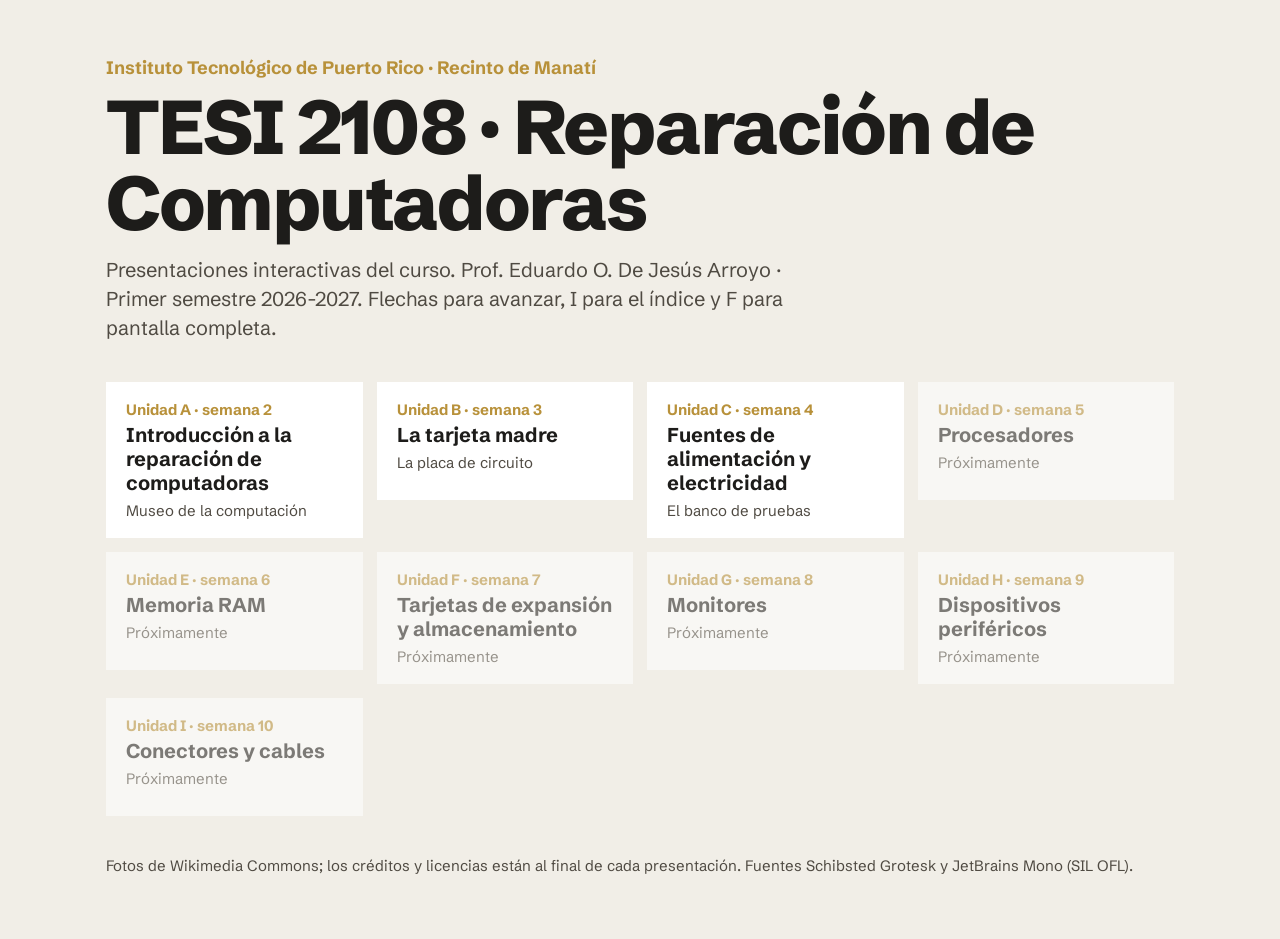
==== index.html @ 52320719 "Unidad C interactiva: fuentes de alimentación (tema banco de pruebas) Ley de Ohm, multímetro simulad" ====
<!doctype html>
<html lang="es">
<head>
<meta charset="utf-8">
<meta name="viewport" content="width=device-width,initial-scale=1">
<title>TESI 2108 · Reparación de Computadoras</title>
<meta name="description" content="Presentaciones interactivas del curso TESI 2108 Reparación de Computadoras, Instituto Tecnológico de Puerto Rico.">
<style>
@font-face{font-family:"Schibsted Grotesk";src:url(assets/fonts/schibsted-grotesk-latin-400-normal.woff2) format("woff2");font-weight:400}
@font-face{font-family:"Schibsted Grotesk";src:url(assets/fonts/schibsted-grotesk-latin-700-normal.woff2) format("woff2");font-weight:700}
@font-face{font-family:"Schibsted Grotesk";src:url(assets/fonts/schibsted-grotesk-latin-800-normal.woff2) format("woff2");font-weight:800}
:root{--ground:#F1EEE7;--ink:#1D1C1A;--soft:#4F4A42;--card:#fff;--hi:#FFC425;--brass:#B8913A}
@media (prefers-color-scheme:dark){:root:not([data-theme="light"]){--ground:#1D1C1A;--ink:#F1EEE7;--soft:#C9C1B2;--card:#2A2825}}
:root[data-theme="dark"]{--ground:#1D1C1A;--ink:#F1EEE7;--soft:#C9C1B2;--card:#2A2825}
*{box-sizing:border-box}
body{margin:0;background:var(--ground);color:var(--ink);font-family:"Schibsted Grotesk",Calibri,Arial,sans-serif}
main{max-width:1100px;margin:0 auto;padding:56px 16px 64px}
.k{font-weight:700;color:var(--brass);font-size:18px}
h1{font-size:clamp(40px,7vw,76px);line-height:1;letter-spacing:-.03em;margin:10px 0 14px;font-weight:800}
p.l{font-size:20px;line-height:1.45;color:var(--soft);max-width:720px;margin:0}
ol{list-style:none;padding:0;margin:40px 0 0;display:grid;grid-template-columns:repeat(auto-fill,minmax(230px,1fr));gap:14px}
li a,li span{display:block;background:var(--card);padding:18px 20px;min-height:118px;color:var(--ink);text-decoration:none}
li a:hover{outline:3px solid var(--hi)}
li b{display:block;font-size:15px;color:var(--brass)}
li strong{display:block;font-size:20px;margin-top:4px;line-height:1.2}
li span{opacity:.55}
li small{display:block;margin-top:6px;font-size:15px;color:var(--soft)}
footer{margin-top:40px;font-size:15px;color:var(--soft)}
</style>
</head>
<body>
<main>
  <div class="k">Instituto Tecnológico de Puerto Rico · Recinto de Manatí</div>
  <h1>TESI 2108 · Reparación de Computadoras</h1>
  <p class="l">Presentaciones interactivas del curso. Prof. Eduardo O. De Jesús Arroyo · Primer semestre 2026-2027. Flechas para avanzar, I para el índice y F para pantalla completa.</p>
  <ol>
    <li><a href="unidadA.html"><b>Unidad A · semana 2</b><strong>Introducción a la reparación de computadoras</strong><small>Museo de la computación</small></a></li>
    <li><a href="unidadB.html"><b>Unidad B · semana 3</b><strong>La tarjeta madre</strong><small>La placa de circuito</small></a></li>
    <li><a href="unidadC.html"><b>Unidad C · semana 4</b><strong>Fuentes de alimentación y electricidad</strong><small>El banco de pruebas</small></a></li>
    <li><span><b>Unidad D · semana 5</b><strong>Procesadores</strong><small>Próximamente</small></span></li>
    <li><span><b>Unidad E · semana 6</b><strong>Memoria RAM</strong><small>Próximamente</small></span></li>
    <li><span><b>Unidad F · semana 7</b><strong>Tarjetas de expansión y almacenamiento</strong><small>Próximamente</small></span></li>
    <li><span><b>Unidad G · semana 8</b><strong>Monitores</strong><small>Próximamente</small></span></li>
    <li><span><b>Unidad H · semana 9</b><strong>Dispositivos periféricos</strong><small>Próximamente</small></span></li>
    <li><span><b>Unidad I · semana 10</b><strong>Conectores y cables</strong><small>Próximamente</small></span></li>
  </ol>
  <footer>Fotos de Wikimedia Commons; los créditos y licencias están al final de cada presentación. Fuentes Schibsted Grotesk y JetBrains Mono (SIL OFL).</footer>
</main>
</body>
</html>
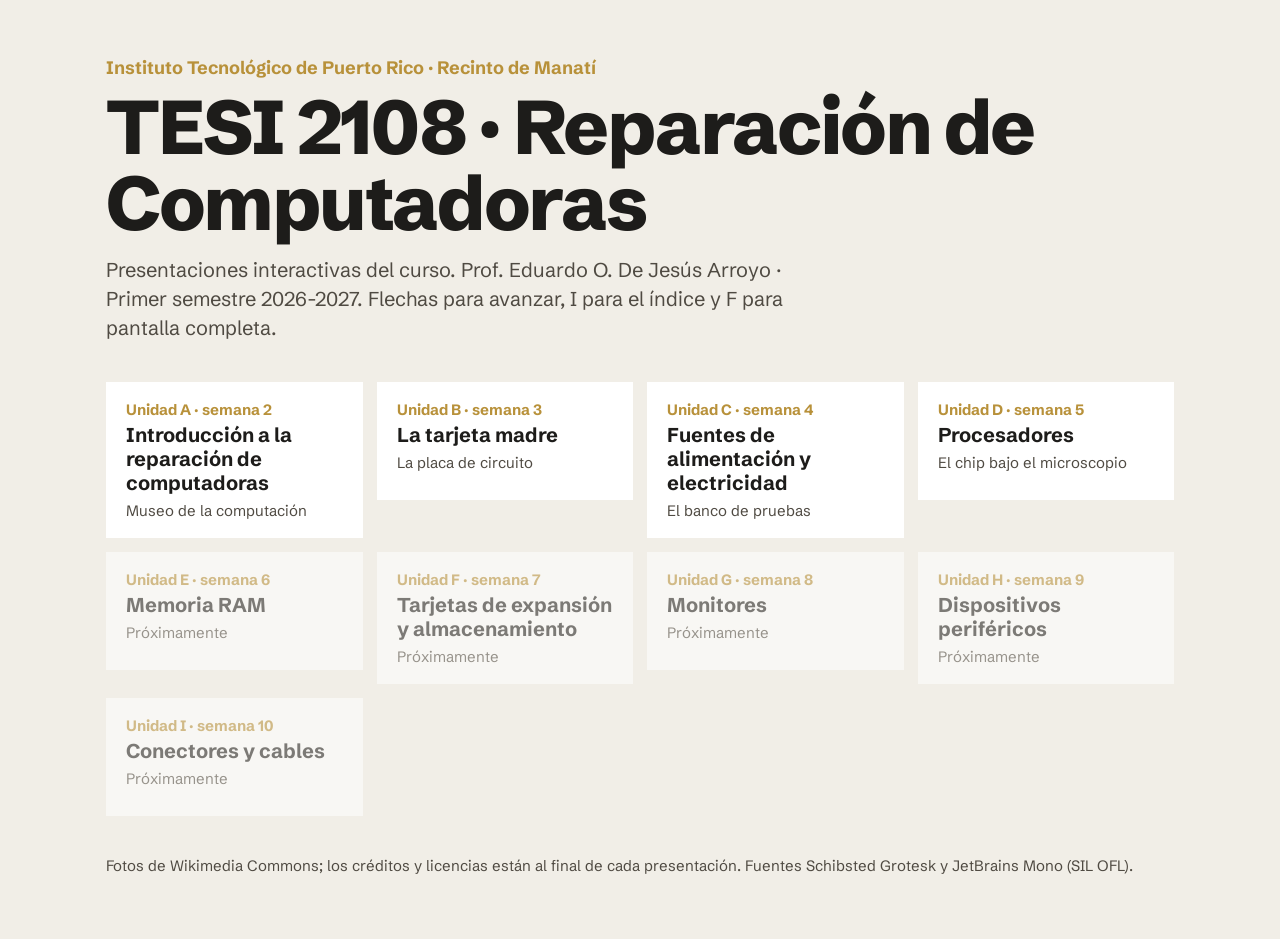
==== commit 0dae268a: "Unidad D interactiva: procesadores (tema el chip bajo el microscopio) Línea de tiempo con fotos, lec" ====
--- a/index.html
+++ b/index.html
@@ -37,7 +37,7 @@
     <li><a href="unidadA.html"><b>Unidad A · semana 2</b><strong>Introducción a la reparación de computadoras</strong><small>Museo de la computación</small></a></li>
     <li><a href="unidadB.html"><b>Unidad B · semana 3</b><strong>La tarjeta madre</strong><small>La placa de circuito</small></a></li>
     <li><a href="unidadC.html"><b>Unidad C · semana 4</b><strong>Fuentes de alimentación y electricidad</strong><small>El banco de pruebas</small></a></li>
-    <li><span><b>Unidad D · semana 5</b><strong>Procesadores</strong><small>Próximamente</small></span></li>
+    <li><a href="unidadD.html"><b>Unidad D · semana 5</b><strong>Procesadores</strong><small>El chip bajo el microscopio</small></a></li>
     <li><span><b>Unidad E · semana 6</b><strong>Memoria RAM</strong><small>Próximamente</small></span></li>
     <li><span><b>Unidad F · semana 7</b><strong>Tarjetas de expansión y almacenamiento</strong><small>Próximamente</small></span></li>
     <li><span><b>Unidad G · semana 8</b><strong>Monitores</strong><small>Próximamente</small></span></li>
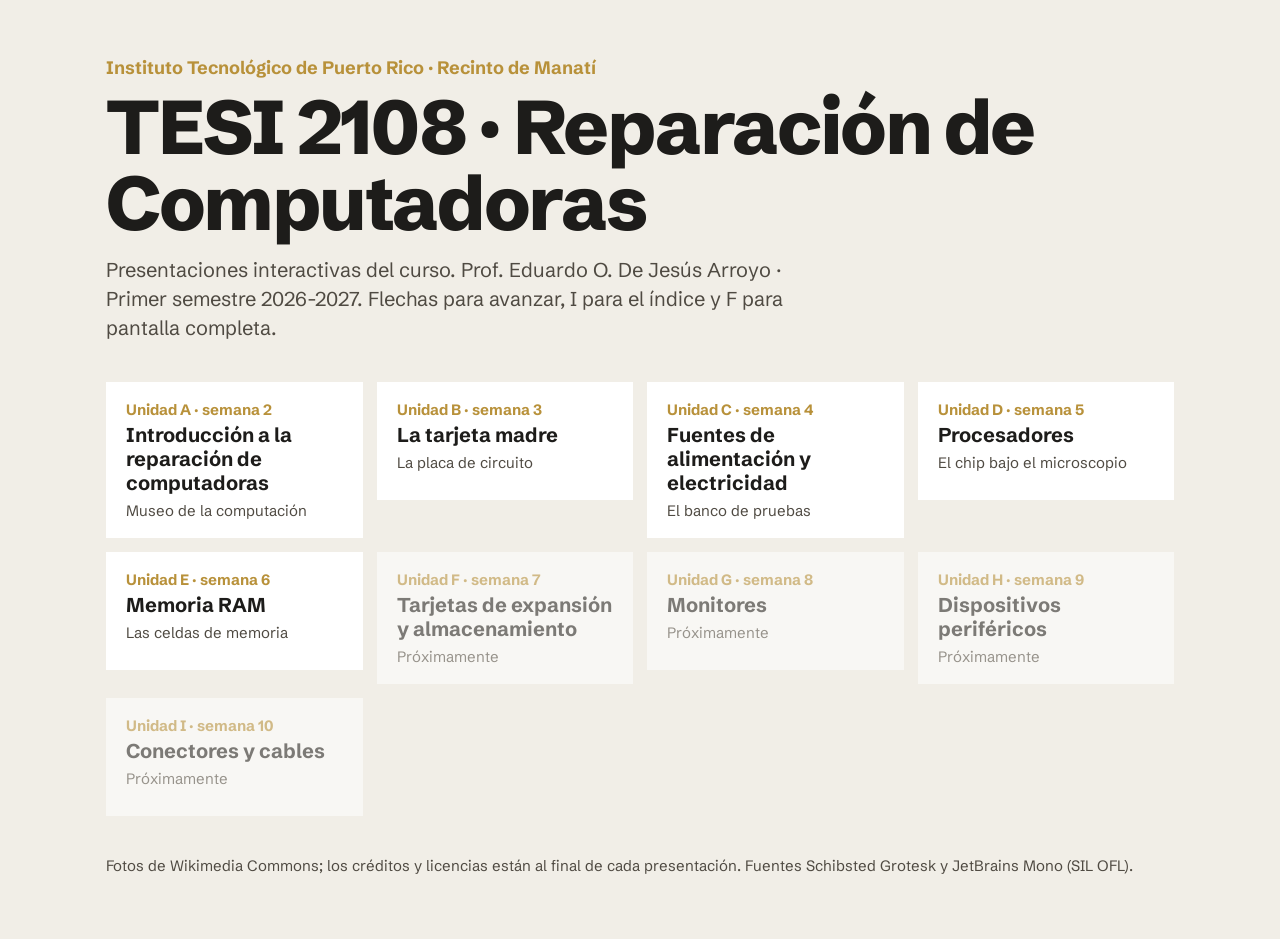
==== commit 93c4f988: "Unidad E: Memoria RAM (presentación interactiva) Co-Authored-By: Claude Opus 5.5 <noreply@anthropic." ====
--- a/index.html
+++ b/index.html
@@ -38,7 +38,7 @@
     <li><a href="unidadB.html"><b>Unidad B · semana 3</b><strong>La tarjeta madre</strong><small>La placa de circuito</small></a></li>
     <li><a href="unidadC.html"><b>Unidad C · semana 4</b><strong>Fuentes de alimentación y electricidad</strong><small>El banco de pruebas</small></a></li>
     <li><a href="unidadD.html"><b>Unidad D · semana 5</b><strong>Procesadores</strong><small>El chip bajo el microscopio</small></a></li>
-    <li><span><b>Unidad E · semana 6</b><strong>Memoria RAM</strong><small>Próximamente</small></span></li>
+    <li><a href="unidadE.html"><b>Unidad E · semana 6</b><strong>Memoria RAM</strong><small>Las celdas de memoria</small></a></li>
     <li><span><b>Unidad F · semana 7</b><strong>Tarjetas de expansión y almacenamiento</strong><small>Próximamente</small></span></li>
     <li><span><b>Unidad G · semana 8</b><strong>Monitores</strong><small>Próximamente</small></span></li>
     <li><span><b>Unidad H · semana 9</b><strong>Dispositivos periféricos</strong><small>Próximamente</small></span></li>
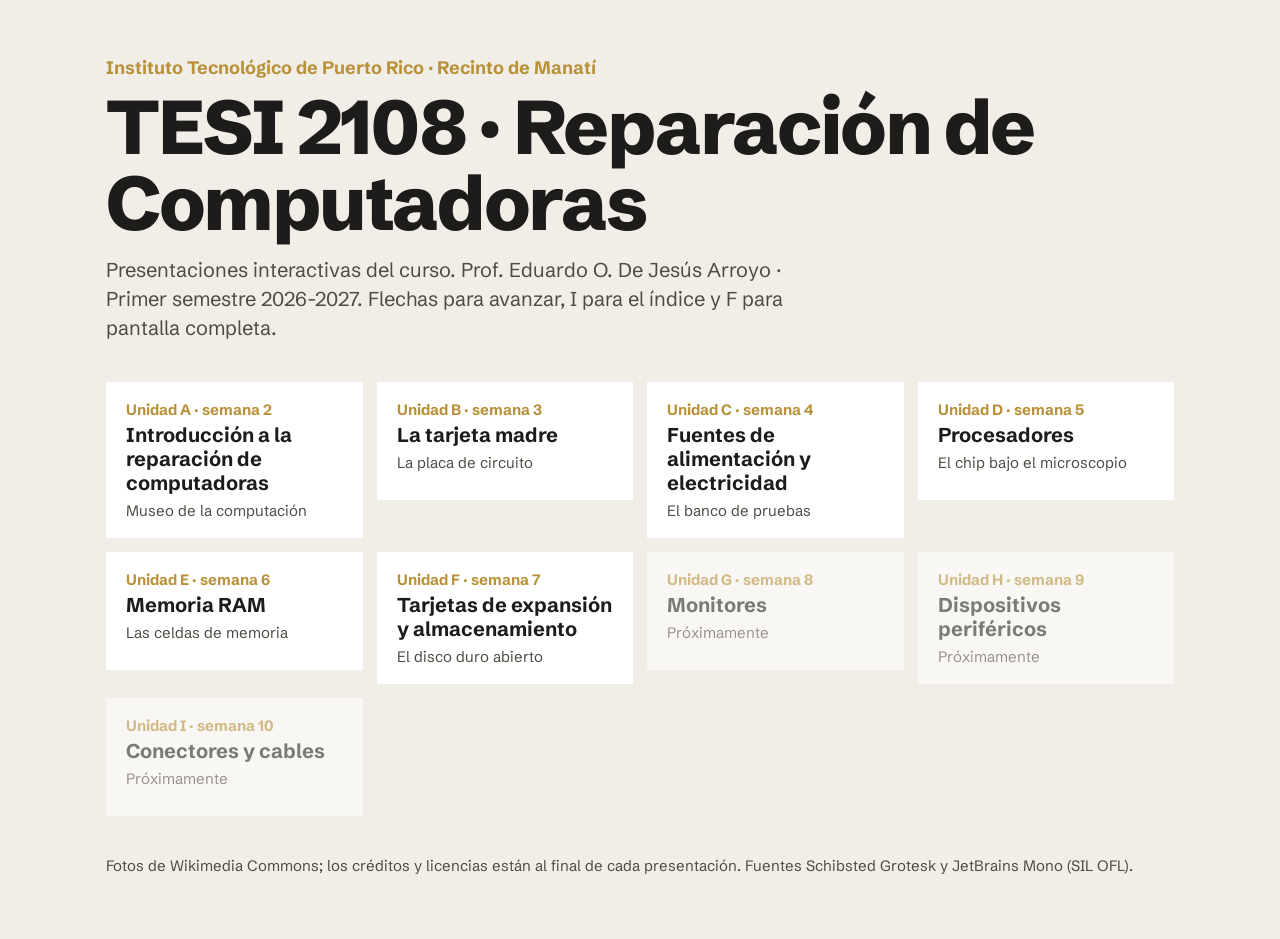
==== commit c917c655: "Unidad F: Expansión y almacenamiento (presentación interactiva) Co-Authored-By: Claude Opus 5.5 <nor" ====
--- a/index.html
+++ b/index.html
@@ -39,7 +39,7 @@
     <li><a href="unidadC.html"><b>Unidad C · semana 4</b><strong>Fuentes de alimentación y electricidad</strong><small>El banco de pruebas</small></a></li>
     <li><a href="unidadD.html"><b>Unidad D · semana 5</b><strong>Procesadores</strong><small>El chip bajo el microscopio</small></a></li>
     <li><a href="unidadE.html"><b>Unidad E · semana 6</b><strong>Memoria RAM</strong><small>Las celdas de memoria</small></a></li>
-    <li><span><b>Unidad F · semana 7</b><strong>Tarjetas de expansión y almacenamiento</strong><small>Próximamente</small></span></li>
+    <li><a href="unidadF.html"><b>Unidad F · semana 7</b><strong>Tarjetas de expansión y almacenamiento</strong><small>El disco duro abierto</small></a></li>
     <li><span><b>Unidad G · semana 8</b><strong>Monitores</strong><small>Próximamente</small></span></li>
     <li><span><b>Unidad H · semana 9</b><strong>Dispositivos periféricos</strong><small>Próximamente</small></span></li>
     <li><span><b>Unidad I · semana 10</b><strong>Conectores y cables</strong><small>Próximamente</small></span></li>
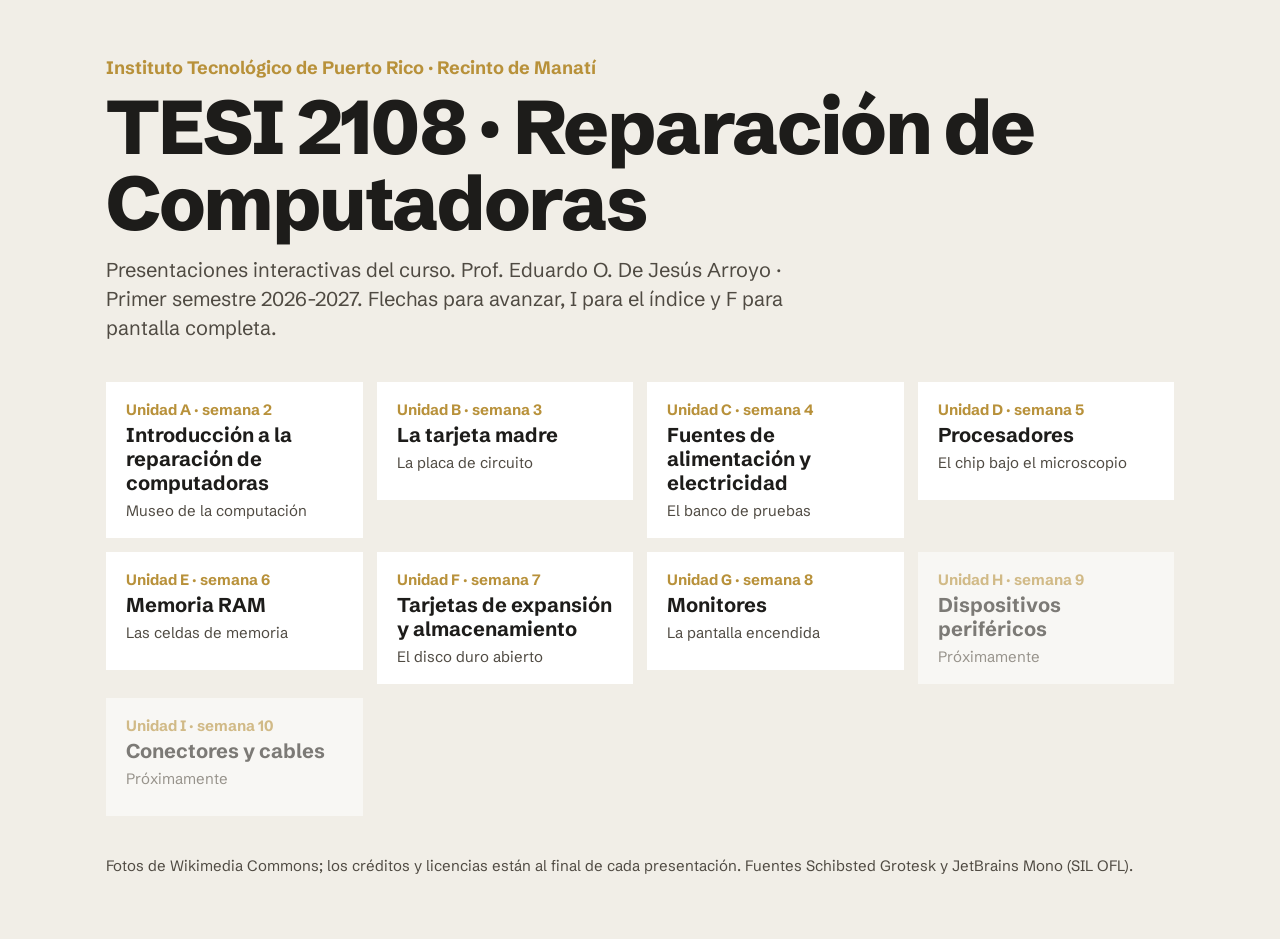
==== commit cce5aa41: "Unidad G: Monitores (presentación interactiva) Co-Authored-By: Claude Opus 5.5 <noreply@anthropic.co" ====
--- a/index.html
+++ b/index.html
@@ -40,7 +40,7 @@
     <li><a href="unidadD.html"><b>Unidad D · semana 5</b><strong>Procesadores</strong><small>El chip bajo el microscopio</small></a></li>
     <li><a href="unidadE.html"><b>Unidad E · semana 6</b><strong>Memoria RAM</strong><small>Las celdas de memoria</small></a></li>
     <li><a href="unidadF.html"><b>Unidad F · semana 7</b><strong>Tarjetas de expansión y almacenamiento</strong><small>El disco duro abierto</small></a></li>
-    <li><span><b>Unidad G · semana 8</b><strong>Monitores</strong><small>Próximamente</small></span></li>
+    <li><a href="unidadG.html"><b>Unidad G · semana 8</b><strong>Monitores</strong><small>La pantalla encendida</small></a></li>
     <li><span><b>Unidad H · semana 9</b><strong>Dispositivos periféricos</strong><small>Próximamente</small></span></li>
     <li><span><b>Unidad I · semana 10</b><strong>Conectores y cables</strong><small>Próximamente</small></span></li>
   </ol>
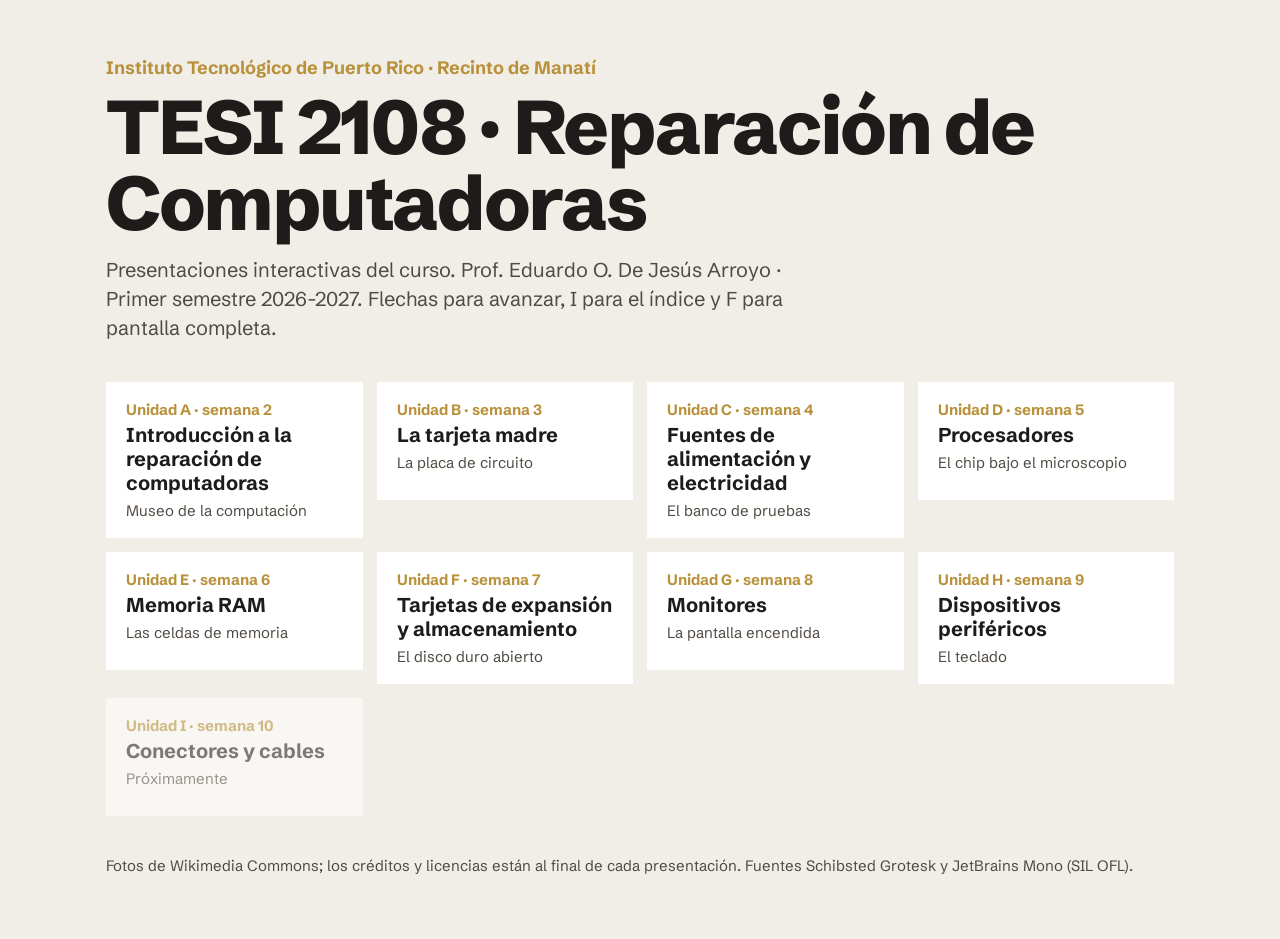
==== commit 56cd7cc0: "Unidad H: Dispositivos periféricos (presentación interactiva) Co-Authored-By: Claude Opus 5.5 <norep" ====
--- a/index.html
+++ b/index.html
@@ -41,7 +41,7 @@
     <li><a href="unidadE.html"><b>Unidad E · semana 6</b><strong>Memoria RAM</strong><small>Las celdas de memoria</small></a></li>
     <li><a href="unidadF.html"><b>Unidad F · semana 7</b><strong>Tarjetas de expansión y almacenamiento</strong><small>El disco duro abierto</small></a></li>
     <li><a href="unidadG.html"><b>Unidad G · semana 8</b><strong>Monitores</strong><small>La pantalla encendida</small></a></li>
-    <li><span><b>Unidad H · semana 9</b><strong>Dispositivos periféricos</strong><small>Próximamente</small></span></li>
+    <li><a href="unidadH.html"><b>Unidad H · semana 9</b><strong>Dispositivos periféricos</strong><small>El teclado</small></a></li>
     <li><span><b>Unidad I · semana 10</b><strong>Conectores y cables</strong><small>Próximamente</small></span></li>
   </ol>
   <footer>Fotos de Wikimedia Commons; los créditos y licencias están al final de cada presentación. Fuentes Schibsted Grotesk y JetBrains Mono (SIL OFL).</footer>
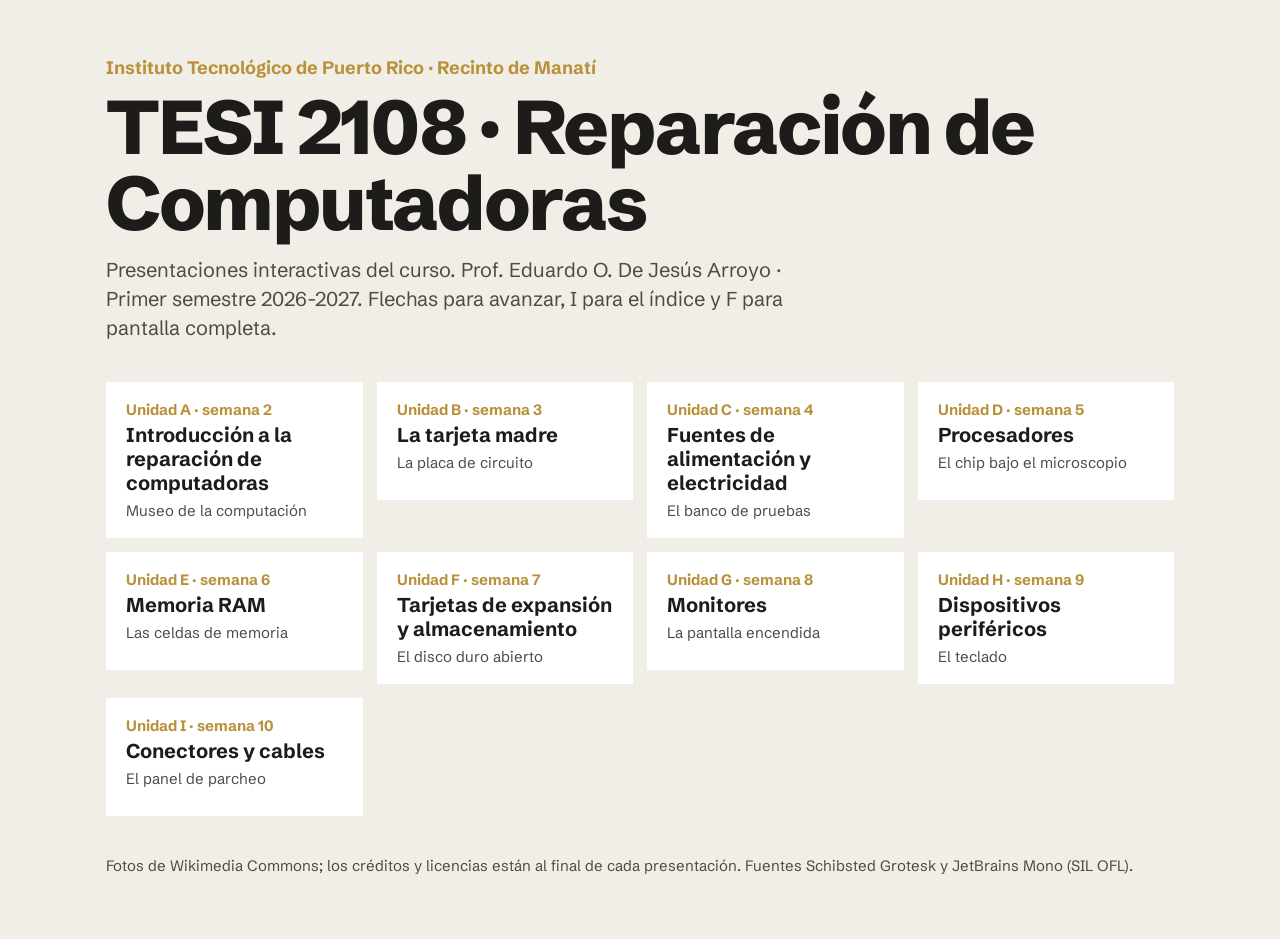
==== commit f3bbf1f0: "Unidad I: Conectores y cables (presentación interactiva) Co-Authored-By: Claude Opus 5.5 <noreply@an" ====
--- a/index.html
+++ b/index.html
@@ -42,7 +42,7 @@
     <li><a href="unidadF.html"><b>Unidad F · semana 7</b><strong>Tarjetas de expansión y almacenamiento</strong><small>El disco duro abierto</small></a></li>
     <li><a href="unidadG.html"><b>Unidad G · semana 8</b><strong>Monitores</strong><small>La pantalla encendida</small></a></li>
     <li><a href="unidadH.html"><b>Unidad H · semana 9</b><strong>Dispositivos periféricos</strong><small>El teclado</small></a></li>
-    <li><span><b>Unidad I · semana 10</b><strong>Conectores y cables</strong><small>Próximamente</small></span></li>
+    <li><a href="unidadI.html"><b>Unidad I · semana 10</b><strong>Conectores y cables</strong><small>El panel de parcheo</small></a></li>
   </ol>
   <footer>Fotos de Wikimedia Commons; los créditos y licencias están al final de cada presentación. Fuentes Schibsted Grotesk y JetBrains Mono (SIL OFL).</footer>
 </main>
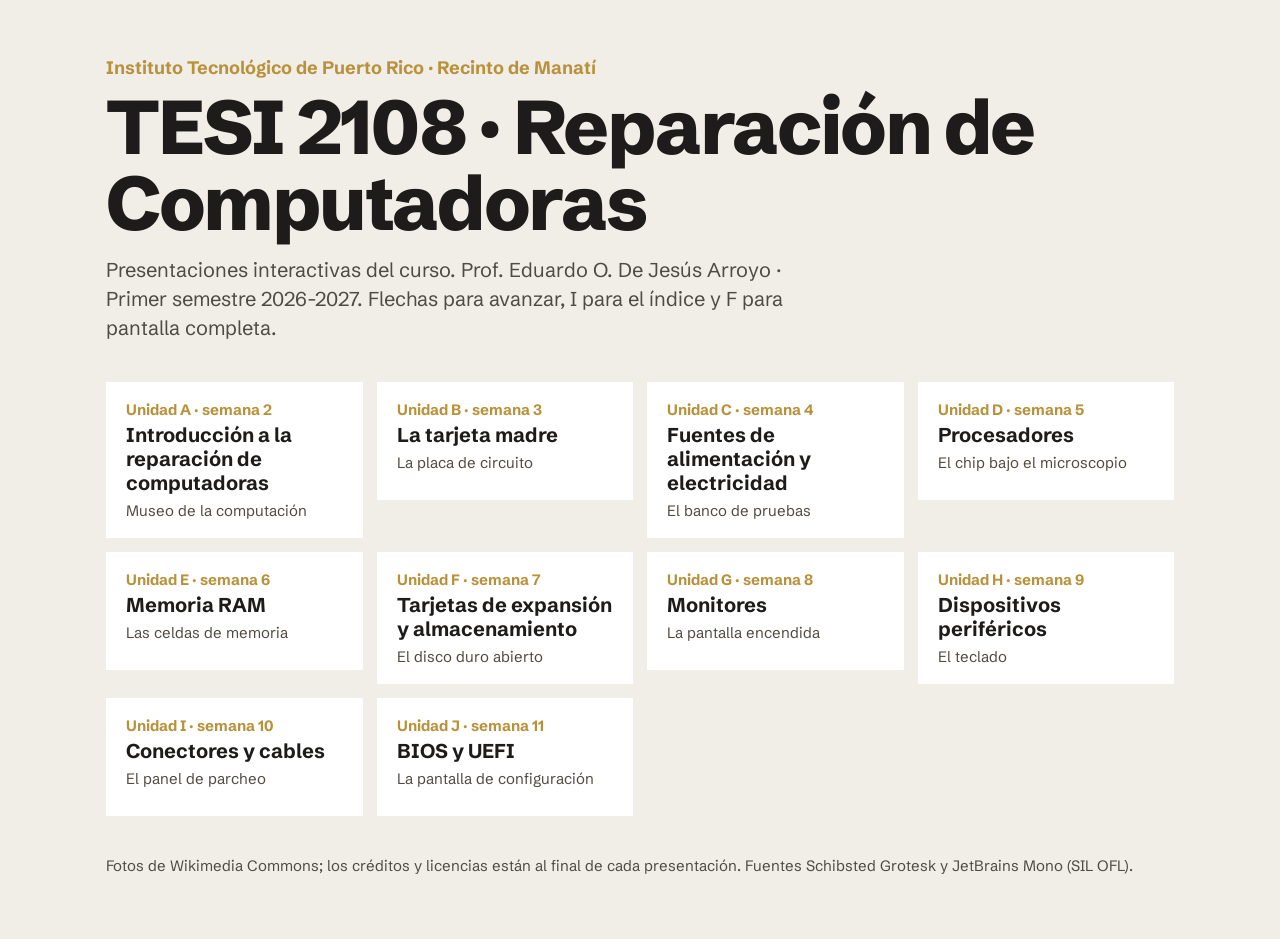
==== commit 626615dc: "Unidad J: BIOS y UEFI (presentación interactiva con simulador) Co-Authored-By: Claude Opus 5.5 <nore" ====
--- a/index.html
+++ b/index.html
@@ -43,6 +43,7 @@
     <li><a href="unidadG.html"><b>Unidad G · semana 8</b><strong>Monitores</strong><small>La pantalla encendida</small></a></li>
     <li><a href="unidadH.html"><b>Unidad H · semana 9</b><strong>Dispositivos periféricos</strong><small>El teclado</small></a></li>
     <li><a href="unidadI.html"><b>Unidad I · semana 10</b><strong>Conectores y cables</strong><small>El panel de parcheo</small></a></li>
+    <li><a href="unidadJ.html"><b>Unidad J · semana 11</b><strong>BIOS y UEFI</strong><small>La pantalla de configuración</small></a></li>
   </ol>
   <footer>Fotos de Wikimedia Commons; los créditos y licencias están al final de cada presentación. Fuentes Schibsted Grotesk y JetBrains Mono (SIL OFL).</footer>
 </main>
